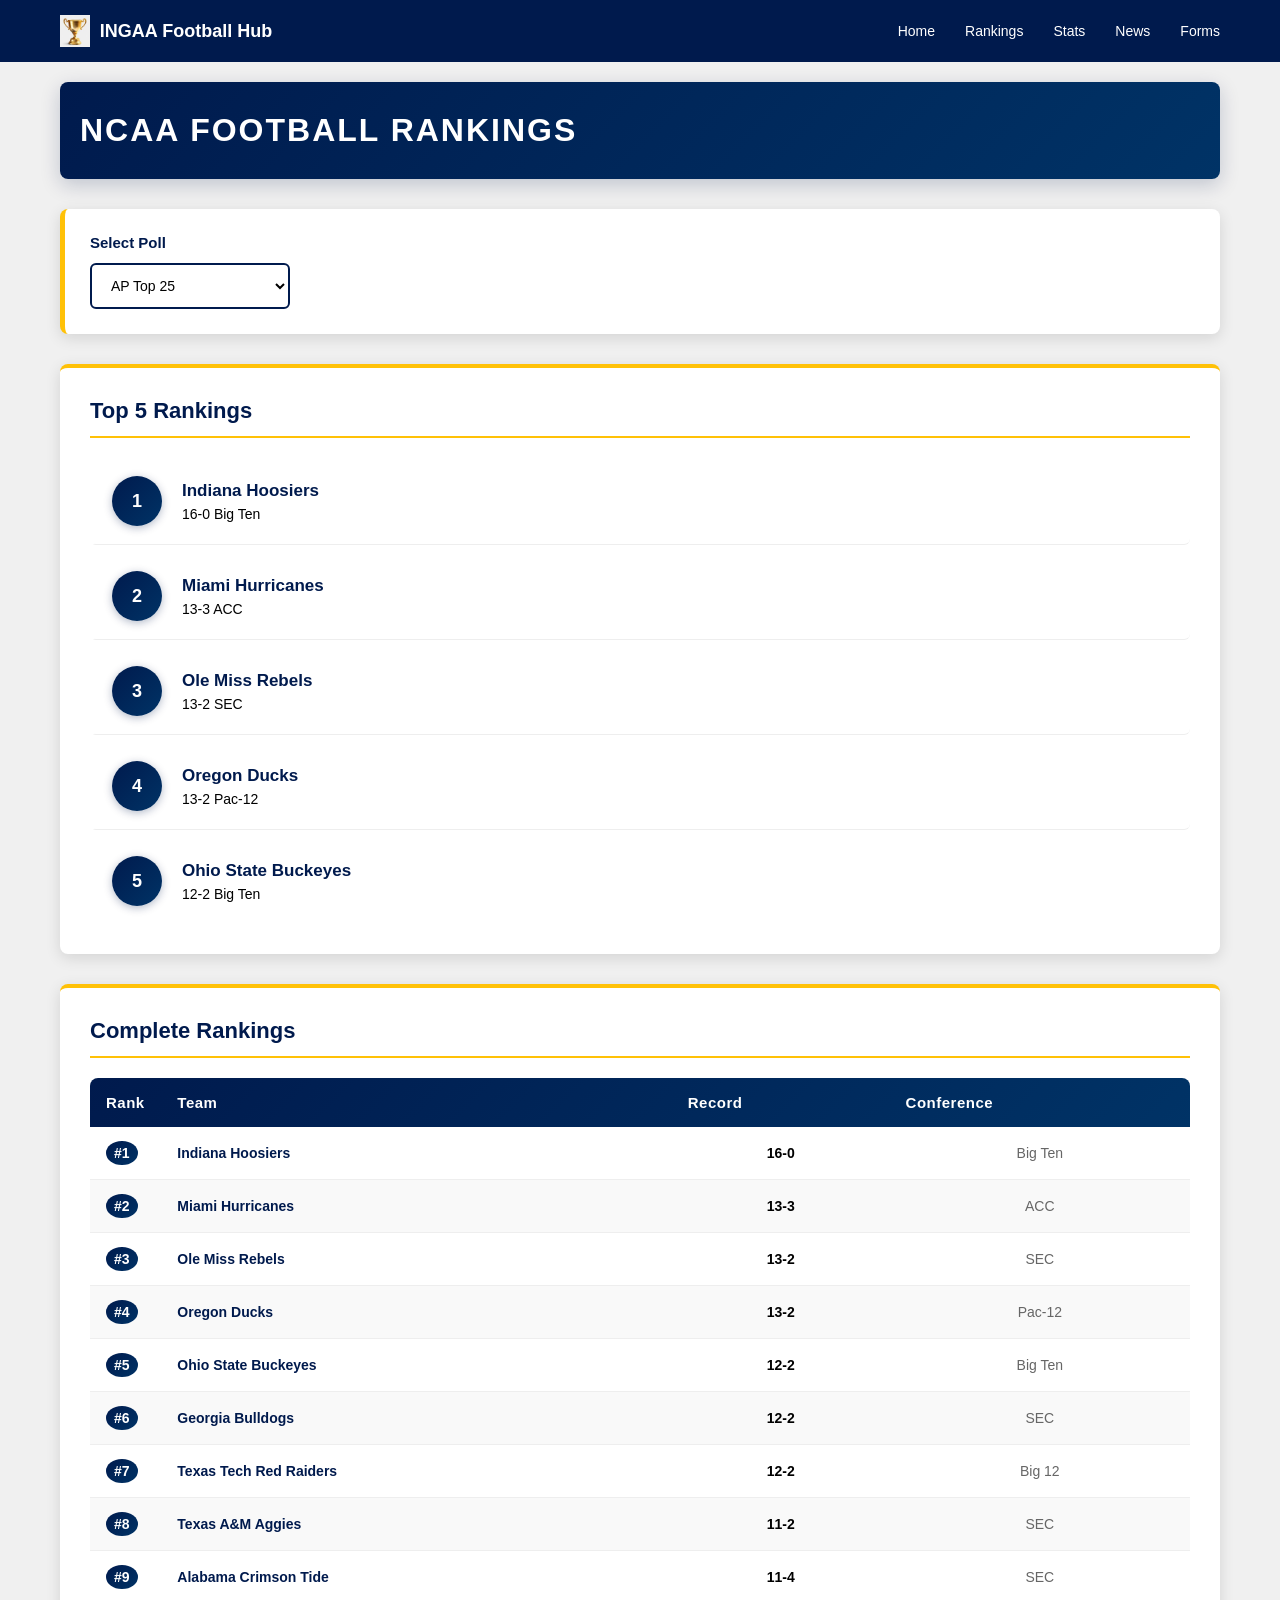
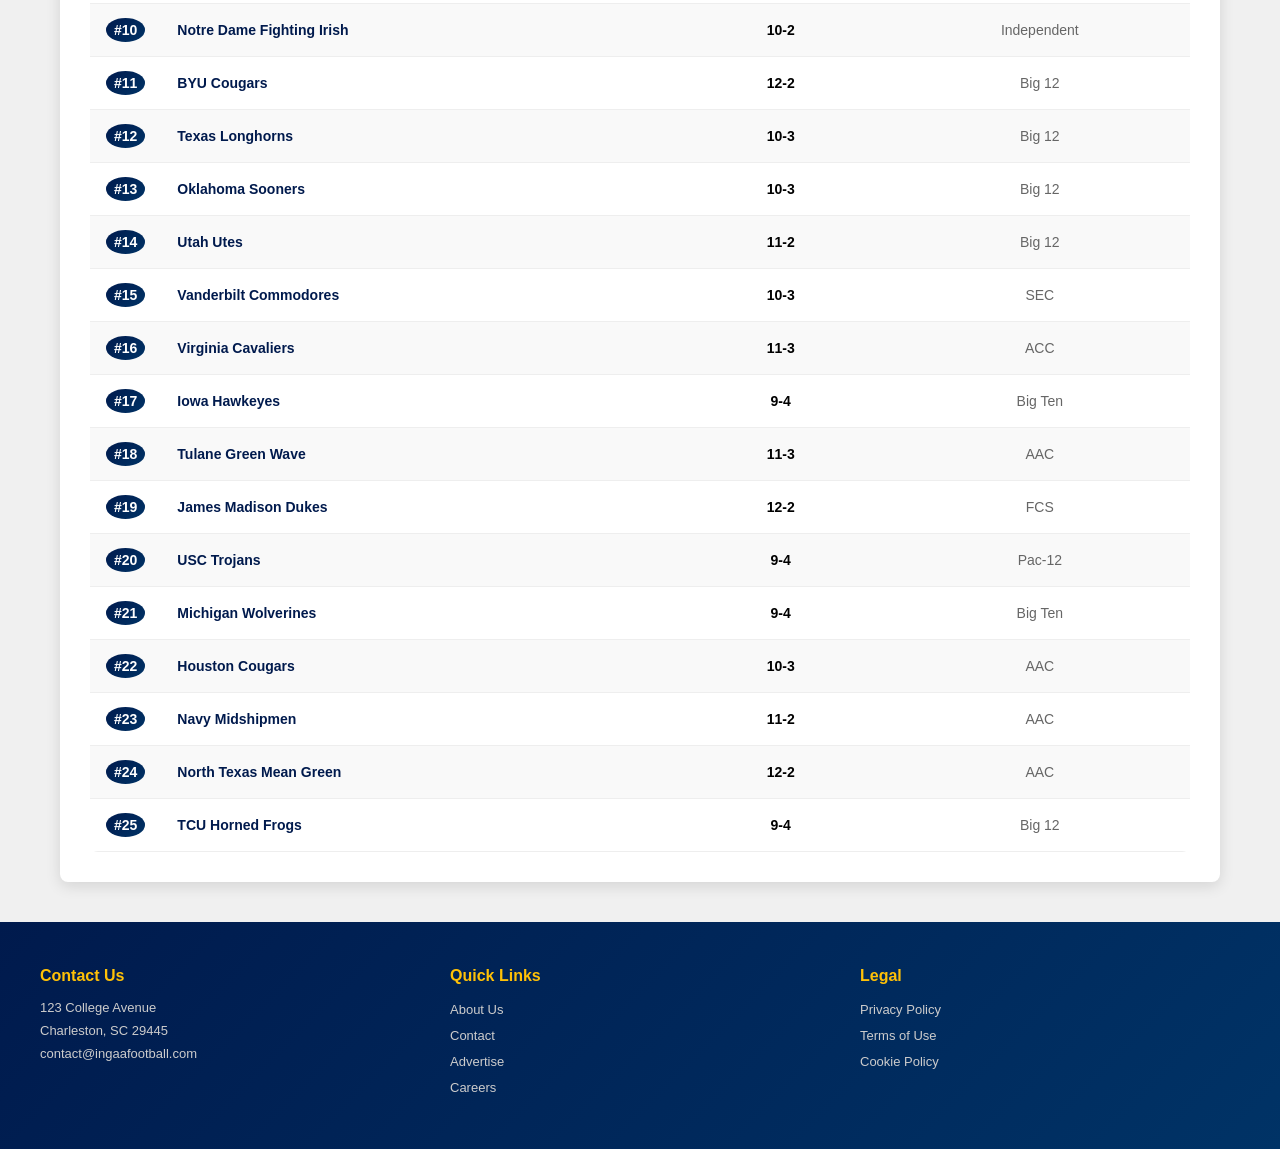
==== rankings.html @ 9f012af7 "Add files via upload" ====
<!DOCTYPE html>
<html lang="en">
<head>
    <meta charset="UTF-8">
    <meta name="viewport" content="width=device-width, initial-scale=1.0">
    <title>INGAA Football Hub</title>
    <link rel="stylesheet" href="styles.css">
    <style>
        /* Rankings Page Specific Styles */
        .rankings-header {
            background: linear-gradient(135deg, #001a4d 0%, #003366 100%);
            color: white;
            padding: 30px 20px;
            text-align: left;
            margin-bottom: 30px;
            border-radius: 8px;
            box-shadow: 0 4px 15px rgba(0, 26, 77, 0.3);
        }

        .rankings-header h1 {
            font-size: 32px;
            font-weight: bold;
            margin: 0;
            letter-spacing: 1px;
            text-transform: uppercase;
        }

        .poll-selector {
            background: white;
            padding: 25px;
            border-radius: 8px;
            margin-bottom: 30px;
            box-shadow: 0 4px 15px rgba(0, 0, 0, 0.12);
            border-left: 5px solid #ffc107;
        }

        .poll-selector label {
            display: block;
            font-weight: bold;
            margin-bottom: 12px;
            color: #001a4d;
            font-size: 15px;
        }

        .poll-selector select {
            padding: 12px 15px;
            border: 2px solid #001a4d;
            border-radius: 6px;
            font-size: 14px;
            background-color: white;
            cursor: pointer;
            min-width: 200px;
            font-weight: 500;
            transition: all 0.3s ease;
        }

        .poll-selector select:hover {
            border-color: #ffc107;
            box-shadow: 0 2px 8px rgba(255, 193, 7, 0.2);
        }

        .rankings-section {
            background: white;
            padding: 30px;
            border-radius: 8px;
            margin-bottom: 30px;
            box-shadow: 0 4px 15px rgba(0, 0, 0, 0.12);
            border-top: 4px solid #ffc107;
        }

        .rankings-section h2 {
            font-size: 22px;
            font-weight: bold;
            margin-bottom: 20px;
            color: #001a4d;
            border-bottom: 2px solid #ffc107;
            padding-bottom: 12px;
        }

        .ranking-item {
            display: flex;
            align-items: center;
            padding: 18px;
            border-bottom: 1px solid #eee;
            transition: all 0.3s ease;
            border-radius: 6px;
            margin-bottom: 8px;
        }

        .ranking-item:hover {
            background-color: #f0f7ff;
            border-left: 4px solid #ffc107;
            padding-left: 14px;
        }

        .ranking-item:last-child {
            border-bottom: none;
        }

        .rank-number {
            display: flex;
            align-items: center;
            justify-content: center;
            width: 50px;
            height: 50px;
            background: linear-gradient(135deg, #001a4d 0%, #003366 100%);
            color: white;
            border-radius: 50%;
            font-weight: bold;
            font-size: 18px;
            margin-right: 20px;
            flex-shrink: 0;
            box-shadow: 0 2px 8px rgba(0, 26, 77, 0.3);
        }

        .rank-info {
            flex: 1;
        }

        .team-name {
            font-size: 17px;
            font-weight: bold;
            color: #001a4d;
            margin-bottom: 5px;
        }

        .team-record {
            font-size: 14px;
            color: #666;
            font-weight: 500;
        }

        .complete-rankings-table {
            width: 100%;
            border-collapse: collapse;
            margin-top: 15px;
            border-radius: 8px;
            overflow: hidden;
        }

        .complete-rankings-table thead {
            background: linear-gradient(135deg, #001a4d 0%, #003366 100%);
            color: white;
        }

        .complete-rankings-table th {
            padding: 16px;
            text-align: left;
            font-weight: bold;
            font-size: 15px;
            letter-spacing: 0.5px;
        }

        .complete-rankings-table td {
            padding: 14px 16px;
            border-bottom: 1px solid #eee;
            font-size: 14px;
            transition: background-color 0.2s ease;
        }

        .complete-rankings-table tbody tr:hover {
            background-color: #f0f7ff;
        }

        .complete-rankings-table tbody tr:nth-child(even) {
            background-color: #f9f9f9;
        }

        .rank-cell {
            font-weight: bold;
            color: #001a4d;
            width: 60px;
        }

        .team-cell {
            font-weight: 600;
            color: #001a4d;
        }

        .record-cell {
            text-align: center;
            font-weight: 600;
            color: #000;
        }

        .conference-cell {
            text-align: center;
            color: #666;
            font-weight: 500;
        }

        @media (max-width: 768px) {
            .ranking-item {
                padding: 10px;
            }

            .rank-number {
                width: 40px;
                height: 40px;
                font-size: 16px;
            }

            .complete-rankings-table th,
            .complete-rankings-table td {
                padding: 8px;
                font-size: 12px;
            }

            .rankings-header h1 {
                font-size: 24px;
            }
        }
    </style>
</head>
<body>
    <!-- Header -->
    <header>
        <div class="header-container">
            <div class="logo">
                <img src="images/logo.webp" alt="INGAA Football Hub logo">
                <div class="logo-text">INGAA Football Hub</div>
            </div>
            <nav>
                <a href="index.html">Home</a>
                <a href="rankings.html">Rankings</a>
                <a href="stats.html">Stats</a>
                <a href="news.html">News</a>
                <a href="forms.html">Forms</a>
            </nav>
        </div>
    </header>

    <!-- Main Content -->
    <div class="container">
        <!-- Rankings Header -->
        <div class="rankings-header" style="background: linear-gradient(135deg, #001a4d 0%, #003366 100%); box-shadow: 0 6px 20px rgba(0, 26, 77, 0.2);">
            <h1 style="font-size: 32px; letter-spacing: 2px; text-transform: uppercase; color: white;">NCAA FOOTBALL RANKINGS</h1>
        </div>

        <!-- Poll Selector -->
        <div class="poll-selector" style="background: white; border-left: 5px solid #ffc107; box-shadow: 0 4px 15px rgba(0, 0, 0, 0.12);">
            <label for="poll-select" style="color: #001a4d; font-weight: bold; font-size: 15px;">Select Poll</label>
            <select id="poll-select" style="border: 2px solid #001a4d; border-radius: 6px; padding: 12px 15px; font-weight: 500; transition: all 0.3s ease;">
                <option value="ap">AP Top 25</option>
                <option value="coaches">Coaches Poll</option>
                <option value="playoff">Playoff Committee</option>
            </select>
        </div>

        <!-- Top 5 Rankings -->
        <div class="rankings-section" style="border-top: 4px solid #ffc107; box-shadow: 0 4px 15px rgba(0, 0, 0, 0.12);">
            <h2 style="color: #001a4d; border-bottom: 2px solid #ffc107; font-size: 22px;">Top 5 Rankings</h2>
            
            <div class="ranking-item" style="padding: 18px; background-color: white; border-radius: 6px; margin-bottom: 8px; border-left: 4px solid transparent; transition: all 0.3s ease;">
                <div class="rank-number" style="background: linear-gradient(135deg, #001a4d 0%, #003366 100%); box-shadow: 0 2px 8px rgba(0, 26, 77, 0.3);">1</div>
                <div class="rank-info">
                    <div class="team-name" style="color: #001a4d; font-size: 17px;">Indiana Hoosiers</div>
                    <div class="team-record" style="color: #000; font-weight: 500;">16-0 Big Ten</div>
                </div>
            </div>

            <div class="ranking-item" style="padding: 18px; background-color: white; border-radius: 6px; margin-bottom: 8px; border-left: 4px solid transparent; transition: all 0.3s ease;">
                <div class="rank-number" style="background: linear-gradient(135deg, #001a4d 0%, #003366 100%); box-shadow: 0 2px 8px rgba(0, 26, 77, 0.3);">2</div>
                <div class="rank-info">
                    <div class="team-name" style="color: #001a4d; font-size: 17px;">Miami Hurricanes</div>
                    <div class="team-record" style="color: #000; font-weight: 500;">13-3 ACC</div>
                </div>
            </div>

            <div class="ranking-item" style="padding: 18px; background-color: white; border-radius: 6px; margin-bottom: 8px; border-left: 4px solid transparent; transition: all 0.3s ease;">
                <div class="rank-number" style="background: linear-gradient(135deg, #001a4d 0%, #003366 100%); box-shadow: 0 2px 8px rgba(0, 26, 77, 0.3);">3</div>
                <div class="rank-info">
                    <div class="team-name" style="color: #001a4d; font-size: 17px;">Ole Miss Rebels</div>
                    <div class="team-record" style="color: #000; font-weight: 500;">13-2 SEC</div>
                </div>
            </div>

            <div class="ranking-item" style="padding: 18px; background-color: white; border-radius: 6px; margin-bottom: 8px; border-left: 4px solid transparent; transition: all 0.3s ease;">
                <div class="rank-number" style="background: linear-gradient(135deg, #001a4d 0%, #003366 100%); box-shadow: 0 2px 8px rgba(0, 26, 77, 0.3);">4</div>
                <div class="rank-info">
                    <div class="team-name" style="color: #001a4d; font-size: 17px;">Oregon Ducks</div>
                    <div class="team-record" style="color: #000; font-weight: 500;">13-2 Pac-12</div>
                </div>
            </div>

            <div class="ranking-item" style="padding: 18px; background-color: white; border-radius: 6px; margin-bottom: 0; border-left: 4px solid transparent; transition: all 0.3s ease;">
                <div class="rank-number" style="background: linear-gradient(135deg, #001a4d 0%, #003366 100%); box-shadow: 0 2px 8px rgba(0, 26, 77, 0.3);">5</div>
                <div class="rank-info">
                    <div class="team-name" style="color: #001a4d; font-size: 17px;">Ohio State Buckeyes</div>
                    <div class="team-record" style="color: #000; font-weight: 500;">12-2 Big Ten</div>
                </div>
            </div>
        </div>

        <!-- Complete Rankings Table -->
        <div class="rankings-section" style="border-top: 4px solid #ffc107; box-shadow: 0 4px 15px rgba(0, 0, 0, 0.12);">
            <h2 style="color: #001a4d; border-bottom: 2px solid #ffc107; font-size: 22px;">Complete Rankings</h2>
            <table class="complete-rankings-table" style="border-radius: 8px; overflow: hidden; margin-top: 15px;">
                <thead style="background: linear-gradient(135deg, #001a4d 0%, #003366 100%); color: white;">
                    <tr>
                        <th style="padding: 16px; font-weight: bold; letter-spacing: 0.5px;">Rank</th>
                        <th style="padding: 16px; font-weight: bold; letter-spacing: 0.5px;">Team</th>
                        <th style="padding: 16px; font-weight: bold; letter-spacing: 0.5px;">Record</th>
                        <th style="padding: 16px; font-weight: bold; letter-spacing: 0.5px;">Conference</th>
                    </tr>
                </thead>
                <tbody>
                    <tr style="background-color: white; transition: all 0.2s ease; cursor: pointer;">
                        <td class="rank-cell" style="color: #001a4d; font-weight: bold; padding: 14px 16px;">
                            <span style="background: linear-gradient(135deg, #001a4d 0%, #003366 100%); color: white; padding: 4px 8px; border-radius: 50%; min-width: 30px; display: inline-block; text-align: center;">#1</span>
                        </td>
                        <td class="team-cell" style="color: #001a4d; font-weight: 600; padding: 14px 16px;">Indiana Hoosiers</td>
                        <td class="record-cell" style="text-align: center; color: #000; font-weight: 600; padding: 14px 16px;">16-0</td>
                        <td class="conference-cell" style="text-align: center; color: #666; padding: 14px 16px; font-weight: 500;">Big Ten</td>
                    </tr>
                    <tr style="background-color: #f9f9f9; transition: all 0.2s ease; cursor: pointer;">
                        <td class="rank-cell" style="color: #001a4d; font-weight: bold; padding: 14px 16px;">
                            <span style="background: linear-gradient(135deg, #001a4d 0%, #003366 100%); color: white; padding: 4px 8px; border-radius: 50%; min-width: 30px; display: inline-block; text-align: center;">#2</span>
                        </td>
                        <td class="team-cell" style="color: #001a4d; font-weight: 600; padding: 14px 16px;">Miami Hurricanes</td>
                        <td class="record-cell" style="text-align: center; color: #000; font-weight: 600; padding: 14px 16px;">13-3</td>
                        <td class="conference-cell" style="text-align: center; color: #666; padding: 14px 16px; font-weight: 500;">ACC</td>
                    </tr>
                    <tr style="background-color: white; transition: all 0.2s ease; cursor: pointer;">
                        <td class="rank-cell" style="color: #001a4d; font-weight: bold; padding: 14px 16px;">
                            <span style="background: linear-gradient(135deg, #001a4d 0%, #003366 100%); color: white; padding: 4px 8px; border-radius: 50%; min-width: 30px; display: inline-block; text-align: center;">#3</span>
                        </td>
                        <td class="team-cell" style="color: #001a4d; font-weight: 600; padding: 14px 16px;">Ole Miss Rebels</td>
                        <td class="record-cell" style="text-align: center; color: #000; font-weight: 600; padding: 14px 16px;">13-2</td>
                        <td class="conference-cell" style="text-align: center; color: #666; padding: 14px 16px; font-weight: 500;">SEC</td>
                    </tr>
                    <tr style="background-color: #f9f9f9; transition: all 0.2s ease; cursor: pointer;">
                        <td class="rank-cell" style="color: #001a4d; font-weight: bold; padding: 14px 16px;">
                            <span style="background: linear-gradient(135deg, #001a4d 0%, #003366 100%); color: white; padding: 4px 8px; border-radius: 50%; min-width: 30px; display: inline-block; text-align: center;">#4</span>
                        </td>
                        <td class="team-cell" style="color: #001a4d; font-weight: 600; padding: 14px 16px;">Oregon Ducks</td>
                        <td class="record-cell" style="text-align: center; color: #000; font-weight: 600; padding: 14px 16px;">13-2</td>
                        <td class="conference-cell" style="text-align: center; color: #666; padding: 14px 16px; font-weight: 500;">Pac-12</td>
                    </tr>
                    <tr style="background-color: white; transition: all 0.2s ease; cursor: pointer;">
                        <td class="rank-cell" style="color: #001a4d; font-weight: bold; padding: 14px 16px;">
                            <span style="background: linear-gradient(135deg, #001a4d 0%, #003366 100%); color: white; padding: 4px 8px; border-radius: 50%; min-width: 30px; display: inline-block; text-align: center;">#5</span>
                        </td>
                        <td class="team-cell" style="color: #001a4d; font-weight: 600; padding: 14px 16px;">Ohio State Buckeyes</td>
                        <td class="record-cell" style="text-align: center; color: #000; font-weight: 600; padding: 14px 16px;">12-2</td>
                        <td class="conference-cell" style="text-align: center; color: #666; padding: 14px 16px; font-weight: 500;">Big Ten</td>
                    </tr>
                    <tr style="background-color: #f9f9f9; transition: all 0.2s ease; cursor: pointer;">
                        <td class="rank-cell" style="color: #001a4d; font-weight: bold; padding: 14px 16px;">
                            <span style="background: linear-gradient(135deg, #001a4d 0%, #003366 100%); color: white; padding: 4px 8px; border-radius: 50%; min-width: 30px; display: inline-block; text-align: center;">#6</span>
                        </td>
                        <td class="team-cell" style="color: #001a4d; font-weight: 600; padding: 14px 16px;">Georgia Bulldogs</td>
                        <td class="record-cell" style="text-align: center; color: #000; font-weight: 600; padding: 14px 16px;">12-2</td>
                        <td class="conference-cell" style="text-align: center; color: #666; padding: 14px 16px; font-weight: 500;">SEC</td>
                    </tr>
                    <tr style="background-color: white; transition: all 0.2s ease; cursor: pointer;">
                        <td class="rank-cell" style="color: #001a4d; font-weight: bold; padding: 14px 16px;">
                            <span style="background: linear-gradient(135deg, #001a4d 0%, #003366 100%); color: white; padding: 4px 8px; border-radius: 50%; min-width: 30px; display: inline-block; text-align: center;">#7</span>
                        </td>
                        <td class="team-cell" style="color: #001a4d; font-weight: 600; padding: 14px 16px;">Texas Tech Red Raiders</td>
                        <td class="record-cell" style="text-align: center; color: #000; font-weight: 600; padding: 14px 16px;">12-2</td>
                        <td class="conference-cell" style="text-align: center; color: #666; padding: 14px 16px; font-weight: 500;">Big 12</td>
                    </tr>
                    <tr style="background-color: #f9f9f9; transition: all 0.2s ease; cursor: pointer;">
                        <td class="rank-cell" style="color: #001a4d; font-weight: bold; padding: 14px 16px;">
                            <span style="background: linear-gradient(135deg, #001a4d 0%, #003366 100%); color: white; padding: 4px 8px; border-radius: 50%; min-width: 30px; display: inline-block; text-align: center;">#8</span>
                        </td>
                        <td class="team-cell" style="color: #001a4d; font-weight: 600; padding: 14px 16px;">Texas A&M Aggies</td>
                        <td class="record-cell" style="text-align: center; color: #000; font-weight: 600; padding: 14px 16px;">11-2</td>
                        <td class="conference-cell" style="text-align: center; color: #666; padding: 14px 16px; font-weight: 500;">SEC</td>
                    </tr>
                    <tr style="background-color: white; transition: all 0.2s ease; cursor: pointer;">
                        <td class="rank-cell" style="color: #001a4d; font-weight: bold; padding: 14px 16px;">
                            <span style="background: linear-gradient(135deg, #001a4d 0%, #003366 100%); color: white; padding: 4px 8px; border-radius: 50%; min-width: 30px; display: inline-block; text-align: center;">#9</span>
                        </td>
                        <td class="team-cell" style="color: #001a4d; font-weight: 600; padding: 14px 16px;">Alabama Crimson Tide</td>
                        <td class="record-cell" style="text-align: center; color: #000; font-weight: 600; padding: 14px 16px;">11-4</td>
                        <td class="conference-cell" style="text-align: center; color: #666; padding: 14px 16px; font-weight: 500;">SEC</td>
                    </tr>
                    <tr style="background-color: #f9f9f9; transition: all 0.2s ease; cursor: pointer;">
                        <td class="rank-cell" style="color: #001a4d; font-weight: bold; padding: 14px 16px;">
                            <span style="background: linear-gradient(135deg, #001a4d 0%, #003366 100%); color: white; padding: 4px 8px; border-radius: 50%; min-width: 30px; display: inline-block; text-align: center;">#10</span>
                        </td>
                        <td class="team-cell" style="color: #001a4d; font-weight: 600; padding: 14px 16px;">Notre Dame Fighting Irish</td>
                        <td class="record-cell" style="text-align: center; color: #000; font-weight: 600; padding: 14px 16px;">10-2</td>
                        <td class="conference-cell" style="text-align: center; color: #666; padding: 14px 16px; font-weight: 500;">Independent</td>
                    </tr>
                    <tr style="background-color: white; transition: all 0.2s ease; cursor: pointer;">
                        <td class="rank-cell" style="color: #001a4d; font-weight: bold; padding: 14px 16px;">
                            <span style="background: linear-gradient(135deg, #001a4d 0%, #003366 100%); color: white; padding: 4px 8px; border-radius: 50%; min-width: 30px; display: inline-block; text-align: center;">#11</span>
                        </td>
                        <td class="team-cell" style="color: #001a4d; font-weight: 600; padding: 14px 16px;">BYU Cougars</td>
                        <td class="record-cell" style="text-align: center; color: #000; font-weight: 600; padding: 14px 16px;">12-2</td>
                        <td class="conference-cell" style="text-align: center; color: #666; padding: 14px 16px; font-weight: 500;">Big 12</td>
                    </tr>
                    <tr style="background-color: #f9f9f9; transition: all 0.2s ease; cursor: pointer;">
                        <td class="rank-cell" style="color: #001a4d; font-weight: bold; padding: 14px 16px;">
                            <span style="background: linear-gradient(135deg, #001a4d 0%, #003366 100%); color: white; padding: 4px 8px; border-radius: 50%; min-width: 30px; display: inline-block; text-align: center;">#12</span>
                        </td>
                        <td class="team-cell" style="color: #001a4d; font-weight: 600; padding: 14px 16px;">Texas Longhorns</td>
                        <td class="record-cell" style="text-align: center; color: #000; font-weight: 600; padding: 14px 16px;">10-3</td>
                        <td class="conference-cell" style="text-align: center; color: #666; padding: 14px 16px; font-weight: 500;">Big 12</td>
                    </tr>
                    <tr style="background-color: white; transition: all 0.2s ease; cursor: pointer;">
                        <td class="rank-cell" style="color: #001a4d; font-weight: bold; padding: 14px 16px;">
                            <span style="background: linear-gradient(135deg, #001a4d 0%, #003366 100%); color: white; padding: 4px 8px; border-radius: 50%; min-width: 30px; display: inline-block; text-align: center;">#13</span>
                        </td>
                        <td class="team-cell" style="color: #001a4d; font-weight: 600; padding: 14px 16px;">Oklahoma Sooners</td>
                        <td class="record-cell" style="text-align: center; color: #000; font-weight: 600; padding: 14px 16px;">10-3</td>
                        <td class="conference-cell" style="text-align: center; color: #666; padding: 14px 16px; font-weight: 500;">Big 12</td>
                    </tr>
                    <tr style="background-color: #f9f9f9; transition: all 0.2s ease; cursor: pointer;">
                        <td class="rank-cell" style="color: #001a4d; font-weight: bold; padding: 14px 16px;">
                            <span style="background: linear-gradient(135deg, #001a4d 0%, #003366 100%); color: white; padding: 4px 8px; border-radius: 50%; min-width: 30px; display: inline-block; text-align: center;">#14</span>
                        </td>
                        <td class="team-cell" style="color: #001a4d; font-weight: 600; padding: 14px 16px;">Utah Utes</td>
                        <td class="record-cell" style="text-align: center; color: #000; font-weight: 600; padding: 14px 16px;">11-2</td>
                        <td class="conference-cell" style="text-align: center; color: #666; padding: 14px 16px; font-weight: 500;">Big 12</td>
                    </tr>
                    <tr style="background-color: white; transition: all 0.2s ease; cursor: pointer;">
                        <td class="rank-cell" style="color: #001a4d; font-weight: bold; padding: 14px 16px;">
                            <span style="background: linear-gradient(135deg, #001a4d 0%, #003366 100%); color: white; padding: 4px 8px; border-radius: 50%; min-width: 30px; display: inline-block; text-align: center;">#15</span>
                        </td>
                        <td class="team-cell" style="color: #001a4d; font-weight: 600; padding: 14px 16px;">Vanderbilt Commodores</td>
                        <td class="record-cell" style="text-align: center; color: #000; font-weight: 600; padding: 14px 16px;">10-3</td>
                        <td class="conference-cell" style="text-align: center; color: #666; padding: 14px 16px; font-weight: 500;">SEC</td>
                    </tr>
                    <tr style="background-color: #f9f9f9; transition: all 0.2s ease; cursor: pointer;">
                        <td class="rank-cell" style="color: #001a4d; font-weight: bold; padding: 14px 16px;">
                            <span style="background: linear-gradient(135deg, #001a4d 0%, #003366 100%); color: white; padding: 4px 8px; border-radius: 50%; min-width: 30px; display: inline-block; text-align: center;">#16</span>
                        </td>
                        <td class="team-cell" style="color: #001a4d; font-weight: 600; padding: 14px 16px;">Virginia Cavaliers</td>
                        <td class="record-cell" style="text-align: center; color: #000; font-weight: 600; padding: 14px 16px;">11-3</td>
                        <td class="conference-cell" style="text-align: center; color: #666; padding: 14px 16px; font-weight: 500;">ACC</td>
                    </tr>
                    <tr style="background-color: white; transition: all 0.2s ease; cursor: pointer;">
                        <td class="rank-cell" style="color: #001a4d; font-weight: bold; padding: 14px 16px;">
                            <span style="background: linear-gradient(135deg, #001a4d 0%, #003366 100%); color: white; padding: 4px 8px; border-radius: 50%; min-width: 30px; display: inline-block; text-align: center;">#17</span>
                        </td>
                        <td class="team-cell" style="color: #001a4d; font-weight: 600; padding: 14px 16px;">Iowa Hawkeyes</td>
                        <td class="record-cell" style="text-align: center; color: #000; font-weight: 600; padding: 14px 16px;">9-4</td>
                        <td class="conference-cell" style="text-align: center; color: #666; padding: 14px 16px; font-weight: 500;">Big Ten</td>
                    </tr>
                    <tr style="background-color: #f9f9f9; transition: all 0.2s ease; cursor: pointer;">
                        <td class="rank-cell" style="color: #001a4d; font-weight: bold; padding: 14px 16px;">
                            <span style="background: linear-gradient(135deg, #001a4d 0%, #003366 100%); color: white; padding: 4px 8px; border-radius: 50%; min-width: 30px; display: inline-block; text-align: center;">#18</span>
                        </td>
                        <td class="team-cell" style="color: #001a4d; font-weight: 600; padding: 14px 16px;">Tulane Green Wave</td>
                        <td class="record-cell" style="text-align: center; color: #000; font-weight: 600; padding: 14px 16px;">11-3</td>
                        <td class="conference-cell" style="text-align: center; color: #666; padding: 14px 16px; font-weight: 500;">AAC</td>
                    </tr>
                    <tr style="background-color: white; transition: all 0.2s ease; cursor: pointer;">
                        <td class="rank-cell" style="color: #001a4d; font-weight: bold; padding: 14px 16px;">
                            <span style="background: linear-gradient(135deg, #001a4d 0%, #003366 100%); color: white; padding: 4px 8px; border-radius: 50%; min-width: 30px; display: inline-block; text-align: center;">#19</span>
                        </td>
                        <td class="team-cell" style="color: #001a4d; font-weight: 600; padding: 14px 16px;">James Madison Dukes</td>
                        <td class="record-cell" style="text-align: center; color: #000; font-weight: 600; padding: 14px 16px;">12-2</td>
                        <td class="conference-cell" style="text-align: center; color: #666; padding: 14px 16px; font-weight: 500;">FCS</td>
                    </tr>
                    <tr style="background-color: #f9f9f9; transition: all 0.2s ease; cursor: pointer;">
                        <td class="rank-cell" style="color: #001a4d; font-weight: bold; padding: 14px 16px;">
                            <span style="background: linear-gradient(135deg, #001a4d 0%, #003366 100%); color: white; padding: 4px 8px; border-radius: 50%; min-width: 30px; display: inline-block; text-align: center;">#20</span>
                        </td>
                        <td class="team-cell" style="color: #001a4d; font-weight: 600; padding: 14px 16px;">USC Trojans</td>
                        <td class="record-cell" style="text-align: center; color: #000; font-weight: 600; padding: 14px 16px;">9-4</td>
                        <td class="conference-cell" style="text-align: center; color: #666; padding: 14px 16px; font-weight: 500;">Pac-12</td>
                    </tr>
                    <tr style="background-color: white; transition: all 0.2s ease; cursor: pointer;">
                        <td class="rank-cell" style="color: #001a4d; font-weight: bold; padding: 14px 16px;">
                            <span style="background: linear-gradient(135deg, #001a4d 0%, #003366 100%); color: white; padding: 4px 8px; border-radius: 50%; min-width: 30px; display: inline-block; text-align: center;">#21</span>
                        </td>
                        <td class="team-cell" style="color: #001a4d; font-weight: 600; padding: 14px 16px;">Michigan Wolverines</td>
                        <td class="record-cell" style="text-align: center; color: #000; font-weight: 600; padding: 14px 16px;">9-4</td>
                        <td class="conference-cell" style="text-align: center; color: #666; padding: 14px 16px; font-weight: 500;">Big Ten</td>
                    </tr>
                    <tr style="background-color: #f9f9f9; transition: all 0.2s ease; cursor: pointer;">
                        <td class="rank-cell" style="color: #001a4d; font-weight: bold; padding: 14px 16px;">
                            <span style="background: linear-gradient(135deg, #001a4d 0%, #003366 100%); color: white; padding: 4px 8px; border-radius: 50%; min-width: 30px; display: inline-block; text-align: center;">#22</span>
                        </td>
                        <td class="team-cell" style="color: #001a4d; font-weight: 600; padding: 14px 16px;">Houston Cougars</td>
                        <td class="record-cell" style="text-align: center; color: #000; font-weight: 600; padding: 14px 16px;">10-3</td>
                        <td class="conference-cell" style="text-align: center; color: #666; padding: 14px 16px; font-weight: 500;">AAC</td>
                    </tr>
                    <tr style="background-color: white; transition: all 0.2s ease; cursor: pointer;">
                        <td class="rank-cell" style="color: #001a4d; font-weight: bold; padding: 14px 16px;">
                            <span style="background: linear-gradient(135deg, #001a4d 0%, #003366 100%); color: white; padding: 4px 8px; border-radius: 50%; min-width: 30px; display: inline-block; text-align: center;">#23</span>
                        </td>
                        <td class="team-cell" style="color: #001a4d; font-weight: 600; padding: 14px 16px;">Navy Midshipmen</td>
                        <td class="record-cell" style="text-align: center; color: #000; font-weight: 600; padding: 14px 16px;">11-2</td>
                        <td class="conference-cell" style="text-align: center; color: #666; padding: 14px 16px; font-weight: 500;">AAC</td>
                    </tr>
                    <tr style="background-color: #f9f9f9; transition: all 0.2s ease; cursor: pointer;">
                        <td class="rank-cell" style="color: #001a4d; font-weight: bold; padding: 14px 16px;">
                            <span style="background: linear-gradient(135deg, #001a4d 0%, #003366 100%); color: white; padding: 4px 8px; border-radius: 50%; min-width: 30px; display: inline-block; text-align: center;">#24</span>
                        </td>
                        <td class="team-cell" style="color: #001a4d; font-weight: 600; padding: 14px 16px;">North Texas Mean Green</td>
                        <td class="record-cell" style="text-align: center; color: #000; font-weight: 600; padding: 14px 16px;">12-2</td>
                        <td class="conference-cell" style="text-align: center; color: #666; padding: 14px 16px; font-weight: 500;">AAC</td>
                    </tr>
                    <tr style="background-color: white; transition: all 0.2s ease; cursor: pointer;">
                        <td class="rank-cell" style="color: #001a4d; font-weight: bold; padding: 14px 16px;">
                            <span style="background: linear-gradient(135deg, #001a4d 0%, #003366 100%); color: white; padding: 4px 8px; border-radius: 50%; min-width: 30px; display: inline-block; text-align: center;">#25</span>
                        </td>
                        <td class="team-cell" style="color: #001a4d; font-weight: 600; padding: 14px 16px;">TCU Horned Frogs</td>
                        <td class="record-cell" style="text-align: center; color: #000; font-weight: 600; padding: 14px 16px;">9-4</td>
                        <td class="conference-cell" style="text-align: center; color: #666; padding: 14px 16px; font-weight: 500;">Big 12</td>
                    </tr>
                </tbody>
            </table>
        </div>
    </div>

    <!-- Footer -->
    <footer style="background: linear-gradient(135deg, #001a4d 0%, #003366 100%); color: white; padding: 45px 20px; margin-top: 40px;">
        <div class="footer-container" style="display: grid; grid-template-columns: repeat(3, 1fr); gap: 30px; max-width: 1200px; margin: 0 auto;">
            <div class="footer-section">
                <h3 style="font-size: 16px; margin-bottom: 15px; color: #ffc107; font-weight: bold;">Contact Us</h3>
                <p style="font-size: 13px; color: #ccc; margin-bottom: 8px;">123 College Avenue</p>
                <p style="font-size: 13px; color: #ccc; margin-bottom: 8px;">Charleston, SC 29445</p>
                <p style="font-size: 13px; color: #ccc;">contact@ingaafootball.com</p>
            </div>

            <div class="footer-section">
                <h3 style="font-size: 16px; margin-bottom: 15px; color: #ffc107; font-weight: bold;">Quick Links</h3>
                <ul style="list-style: none; padding: 0;">
                    <li style="margin-bottom: 8px;"><a href="#about" style="font-size: 13px; color: #ccc; text-decoration: none; transition: color 0.3s ease;">About Us</a></li>
                    <li style="margin-bottom: 8px;"><a href="#contact" style="font-size: 13px; color: #ccc; text-decoration: none; transition: color 0.3s ease;">Contact</a></li>
                    <li style="margin-bottom: 8px;"><a href="#advertise" style="font-size: 13px; color: #ccc; text-decoration: none; transition: color 0.3s ease;">Advertise</a></li>
                    <li style="margin-bottom: 8px;"><a href="#careers" style="font-size: 13px; color: #ccc; text-decoration: none; transition: color 0.3s ease;">Careers</a></li>
                </ul>
            </div>

            <div class="footer-section">
                <h3 style="font-size: 16px; margin-bottom: 15px; color: #ffc107; font-weight: bold;">Legal</h3>
                <ul style="list-style: none; padding: 0;">
                    <li style="margin-bottom: 8px;"><a href="#privacy" style="font-size: 13px; color: #ccc; text-decoration: none; transition: color 0.3s ease;">Privacy Policy</a></li>
                    <li style="margin-bottom: 8px;"><a href="#terms" style="font-size: 13px; color: #ccc; text-decoration: none; transition: color 0.3s ease;">Terms of Use</a></li>
                    <li style="margin-bottom: 8px;"><a href="#cookies" style="font-size: 13px; color: #ccc; text-decoration: none; transition: color 0.3s ease;">Cookie Policy</a></li>
                </ul>
            </div>
        </div>
    </footer>
</body>
</html>
---- styles.css ----
* {
    margin: 0;
    padding: 0;
    box-sizing: border-box;
}

body {
    font-family: Arial, sans-serif;
    background-color: #f0f0f0;
    color: #333;
}

/* Header */
header {
    background-color: #001a4d;
    padding: 0;
    display: flex;
    align-items: center;
}

.header-container {
    max-width: 1200px;
    width: 100%;
    margin: 0 auto;
    display: flex;
    align-items: center;
    justify-content: space-between;
    padding: 0 20px;
}

.logo {
    display: flex;
    align-items: center;
    gap: 10px;
    padding: 15px 0;
}

.logo-icon {
    width: 40px;
    height: 40px;
    background-color: #ffc107;
    border-radius: 4px;
    display: flex;
    align-items: center;
    justify-content: center;
    font-weight: bold;
    color: #001a4d;
    font-size: 24px;
}

.logo img {
    height: 32px;
    width: auto;
    display: block;
}

.logo-text {
    color: white;
    font-size: 18px;
    font-weight: bold;
}

nav {
    display: flex;
    gap: 30px;
}

nav a {
    color: white;
    text-decoration: none;
    font-size: 14px;
    font-weight: 500;
    transition: color 0.3s ease;
}

nav a:hover {
    color: #ffc107;
}

/* Main Container */
.container {
    max-width: 1200px;
    margin: 20px auto;
    padding: 0 20px;
}

/* Featured Section */
.featured-section {
    display: flex;
    gap: 20px;
    margin-bottom: 30px;
    background: white;
    padding: 20px;
    border-radius: 4px;
    box-shadow: 0 2px 4px rgba(0, 0, 0, 0.1);
}

.featured-image {
    flex: 0 0 250px;
}

.featured-image img {
    width: 100%;
    height: auto;
    border-radius: 4px;
    display: block;
}

.featured-content {
    flex: 1;
    display: flex;
    flex-direction: column;
    justify-content: center;
}

.featured-content h2 {
    font-size: 28px;
    margin-bottom: 10px;
    color: #333;
}

.featured-content p {
    color: #666;
    margin-bottom: 15px;
    line-height: 1.6;
}

.read-more-btn {
    background-color: #001a4d;
    color: white;
    padding: 10px 20px;
    border: none;
    border-radius: 4px;
    cursor: pointer;
    font-size: 14px;
    font-weight: bold;
    width: fit-content;
    transition: opacity 0.3s ease;
}

.read-more-btn:hover {
    opacity: 0.9;
}

/* Latest Headlines */
.section-title {
    font-size: 18px;
    font-weight: bold;
    margin-bottom: 15px;
    color: #333;
}

.headlines {
    display: grid;
    grid-template-columns: repeat(3, 1fr);
    gap: 20px;
    margin-bottom: 30px;
}

.headline-card {
    background: white;
    border-radius: 4px;
    overflow: hidden;
    box-shadow: 0 2px 4px rgba(0, 0, 0, 0.1);
    transition: transform 0.3s ease;
}

.headline-card:hover {
    transform: translateY(-5px);
}

.headline-card img {
    width: 100%;
    height: 180px;
    object-fit: cover;
    display: block;
}

.headline-card h3 {
    padding: 15px;
    font-size: 16px;
    text-align: center;
    color: #333;
}

/* Trending Teams */
.trending-section {
    background: white;
    padding: 20px;
    border-radius: 4px;
    margin-bottom: 30px;
    box-shadow: 0 2px 4px rgba(0, 0, 0, 0.1);
}

.teams-grid {
    display: grid;
    grid-template-columns: repeat(3, 1fr);
    gap: 20px;
}

.team {
    border: 1px solid #ddd;
    padding: 20px;
    border-radius: 4px;
    text-align: center;
    transition: background-color 0.3s ease;
}

.team:hover {
    background-color: #f9f9f9;
}

.team h4 {
    font-size: 16px;
    margin-bottom: 5px;
    color: #333;
}

.team p {
    color: #666;
    font-size: 14px;
    font-weight: bold;
}

/* Subscribe Section */
.subscribe-section {
    background-color: #001a4d;
    color: white;
    padding: 40px 20px;
    text-align: center;
    margin-bottom: 30px;
    border-radius: 4px;
}

.subscribe-section h2 {
    font-size: 24px;
    margin-bottom: 10px;
}

.subscribe-section p {
    margin-bottom: 20px;
    font-size: 14px;
}

.subscribe-btn {
    background-color: #ffc107;
    color: #001a4d;
    padding: 12px 30px;
    border: none;
    border-radius: 4px;
    cursor: pointer;
    font-size: 14px;
    font-weight: bold;
    transition: background-color 0.3s ease;
}

.subscribe-btn:hover {
    background-color: #ffb300;
}

/* Footer */
footer {
    background-color: #001a4d;
    color: white;
    padding: 40px 20px;
    margin-top: 30px;
}

.footer-container {
    max-width: 1200px;
    margin: 0 auto;
    display: grid;
    grid-template-columns: repeat(3, 1fr);
    gap: 30px;
}

.footer-section h3 {
    font-size: 16px;
    margin-bottom: 15px;
    color: #ffc107;
}

.footer-section p, .footer-section a {
    font-size: 13px;
    color: #ccc;
    margin-bottom: 8px;
    text-decoration: none;
    transition: color 0.3s ease;
}

.footer-section a:hover {
    color: #ffc107;
}

.footer-section li {
    list-style: none;
    margin-bottom: 8px;
}

.footer-section ul {
    padding: 0;
}

/* Responsive Design */
@media (max-width: 768px) {
    .featured-section {
        flex-direction: column;
    }

    .featured-image {
        flex: 0 0 auto;
        max-width: 100%;
    }

    .headlines {
        grid-template-columns: 1fr;
    }

    .teams-grid {
        grid-template-columns: 1fr;
    }

    .footer-container {
        grid-template-columns: 1fr;
    }

    nav {
        gap: 15px;
    }

    nav a {
        font-size: 12px;
    }

    .featured-content h2 {
        font-size: 22px;
    }
}

@media (max-width: 480px) {
    .header-container {
        flex-direction: column;
        gap: 10px;
    }

    nav {
        gap: 10px;
        flex-wrap: wrap;
        justify-content: center;
    }

    .featured-content h2 {
        font-size: 18px;
    }

    .section-title {
        font-size: 16px;
    }
}
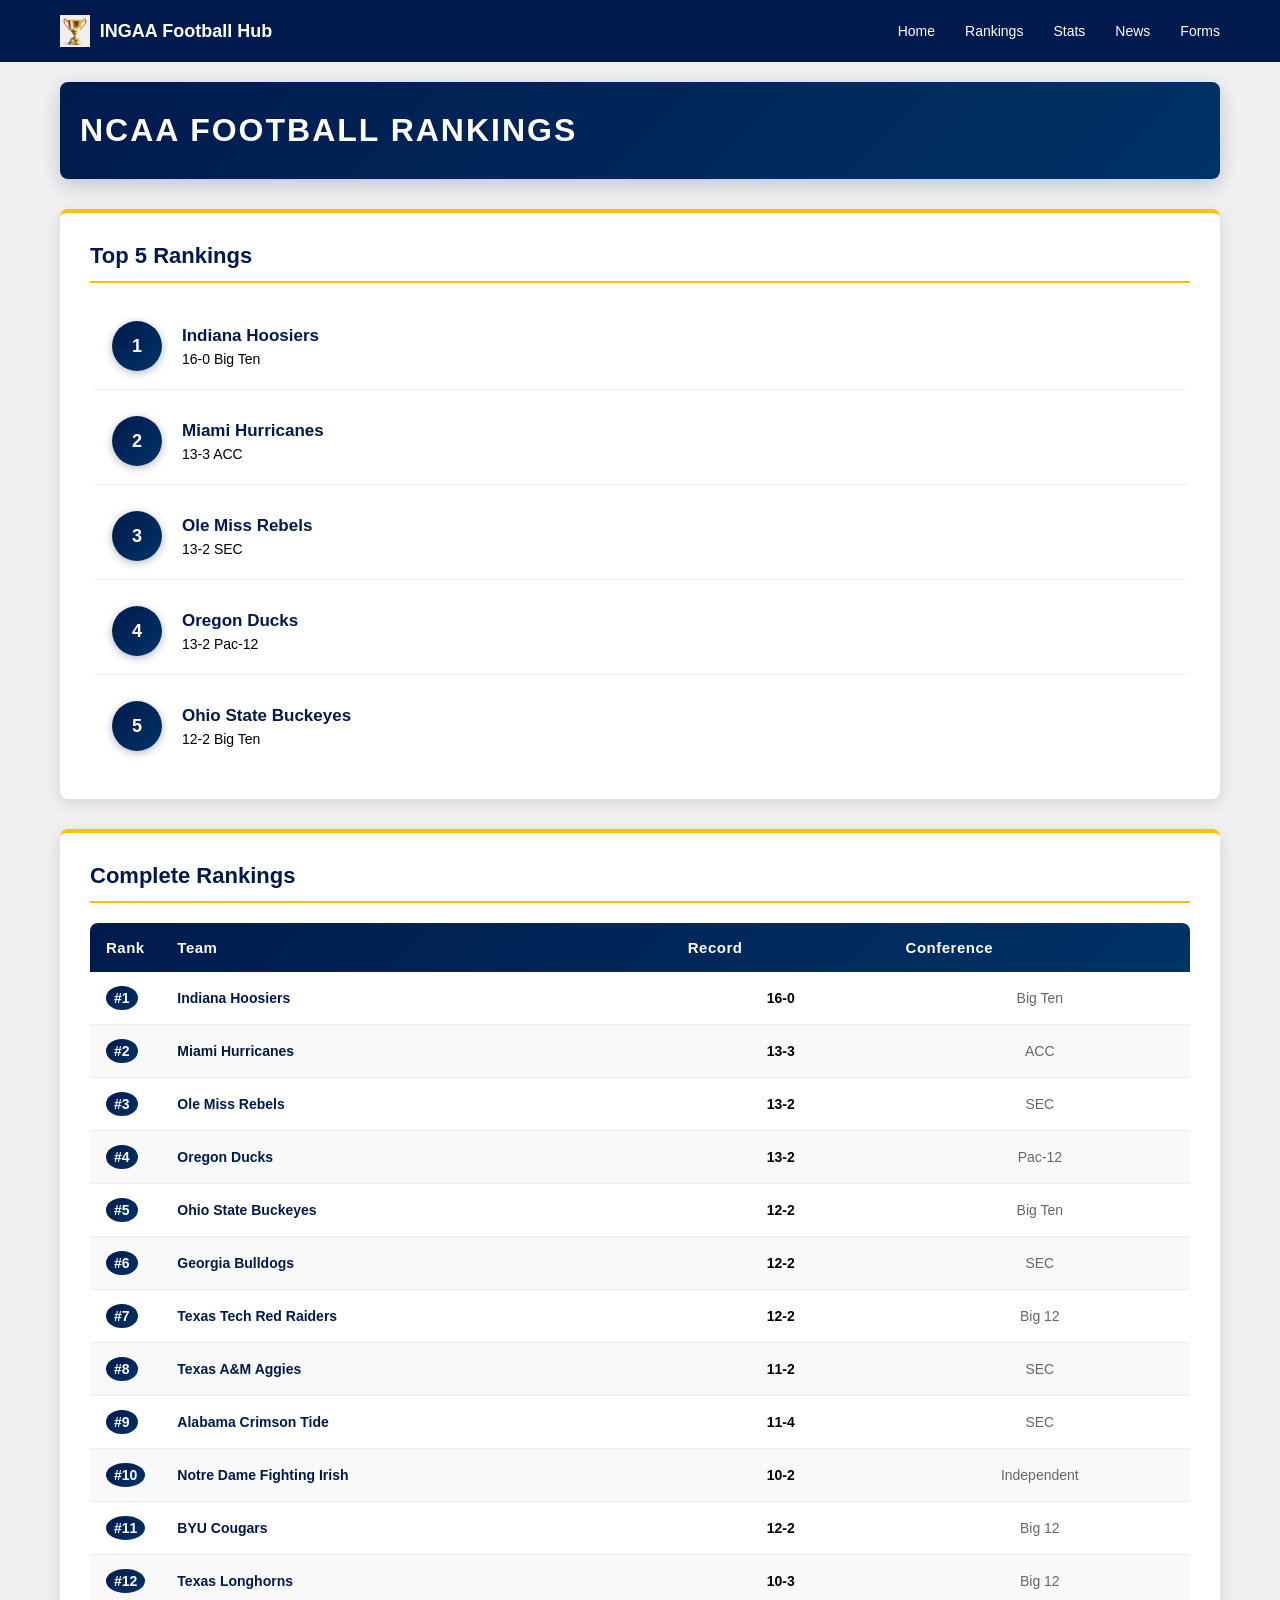
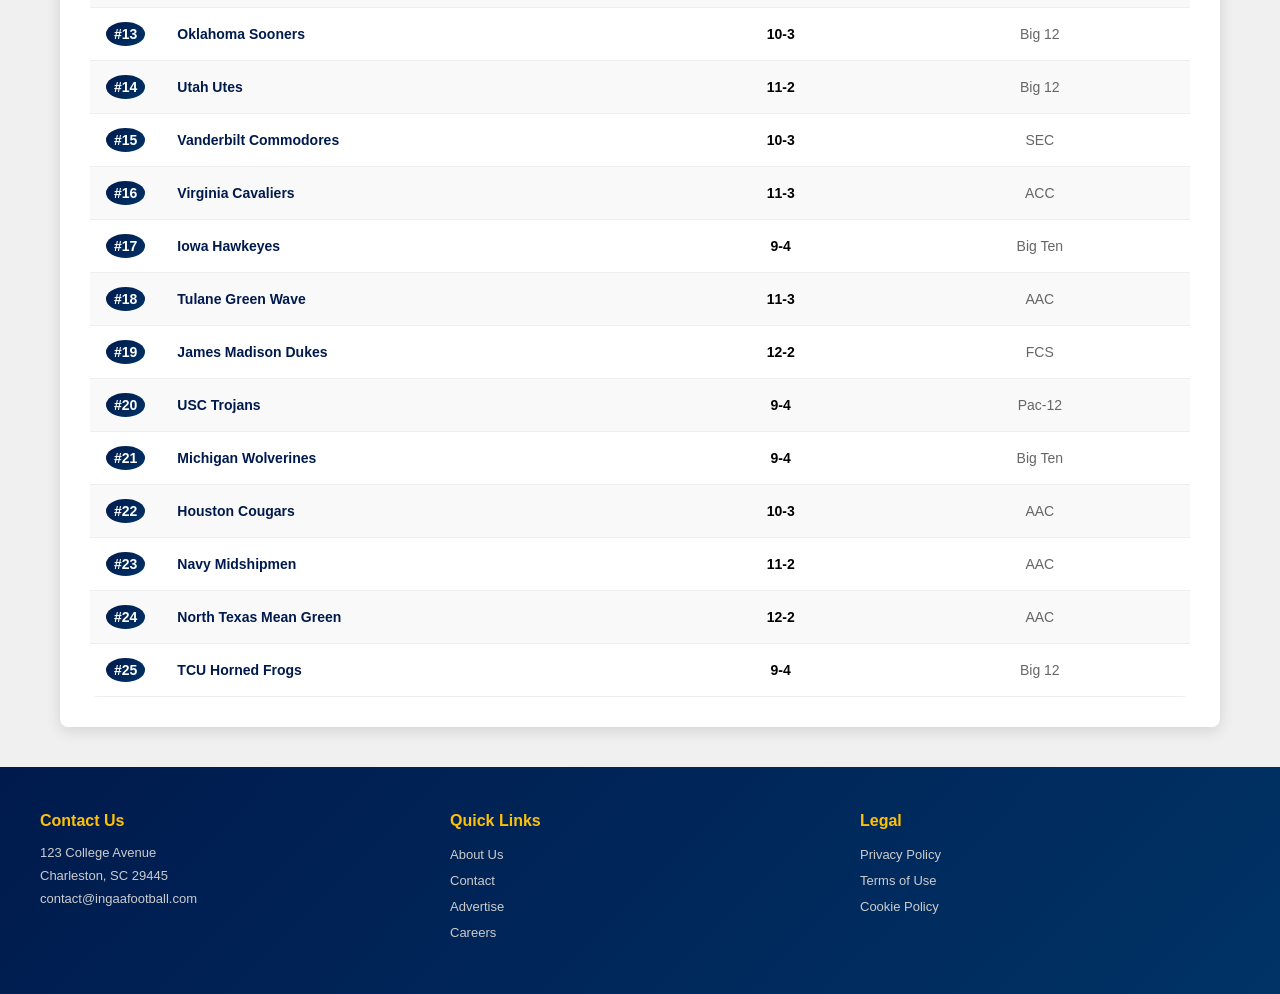
==== commit 0dc8995e: "took out select poll" ====
--- a/rankings.html
+++ b/rankings.html
@@ -237,16 +237,6 @@
             <h1 style="font-size: 32px; letter-spacing: 2px; text-transform: uppercase; color: white;">NCAA FOOTBALL RANKINGS</h1>
         </div>
 
-        <!-- Poll Selector -->
-        <div class="poll-selector" style="background: white; border-left: 5px solid #ffc107; box-shadow: 0 4px 15px rgba(0, 0, 0, 0.12);">
-            <label for="poll-select" style="color: #001a4d; font-weight: bold; font-size: 15px;">Select Poll</label>
-            <select id="poll-select" style="border: 2px solid #001a4d; border-radius: 6px; padding: 12px 15px; font-weight: 500; transition: all 0.3s ease;">
-                <option value="ap">AP Top 25</option>
-                <option value="coaches">Coaches Poll</option>
-                <option value="playoff">Playoff Committee</option>
-            </select>
-        </div>
-
         <!-- Top 5 Rankings -->
         <div class="rankings-section" style="border-top: 4px solid #ffc107; box-shadow: 0 4px 15px rgba(0, 0, 0, 0.12);">
             <h2 style="color: #001a4d; border-bottom: 2px solid #ffc107; font-size: 22px;">Top 5 Rankings</h2>
